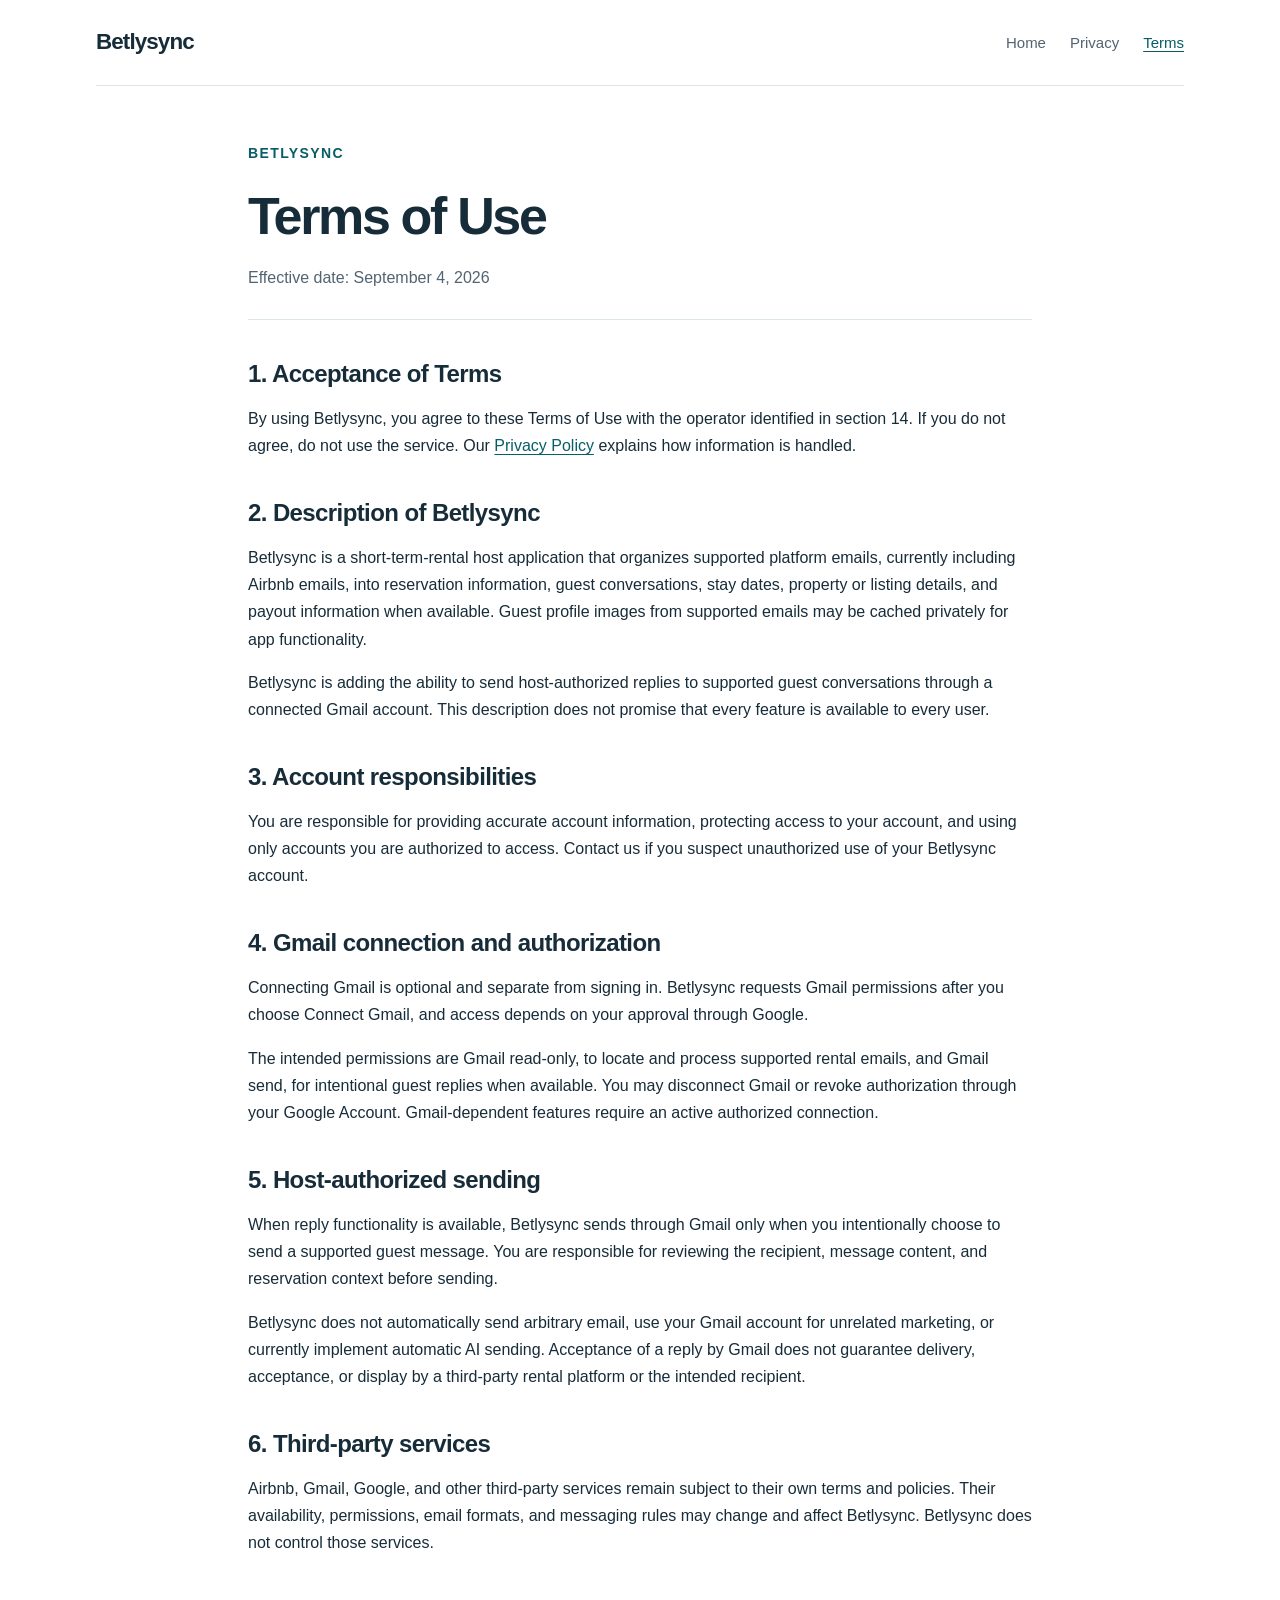
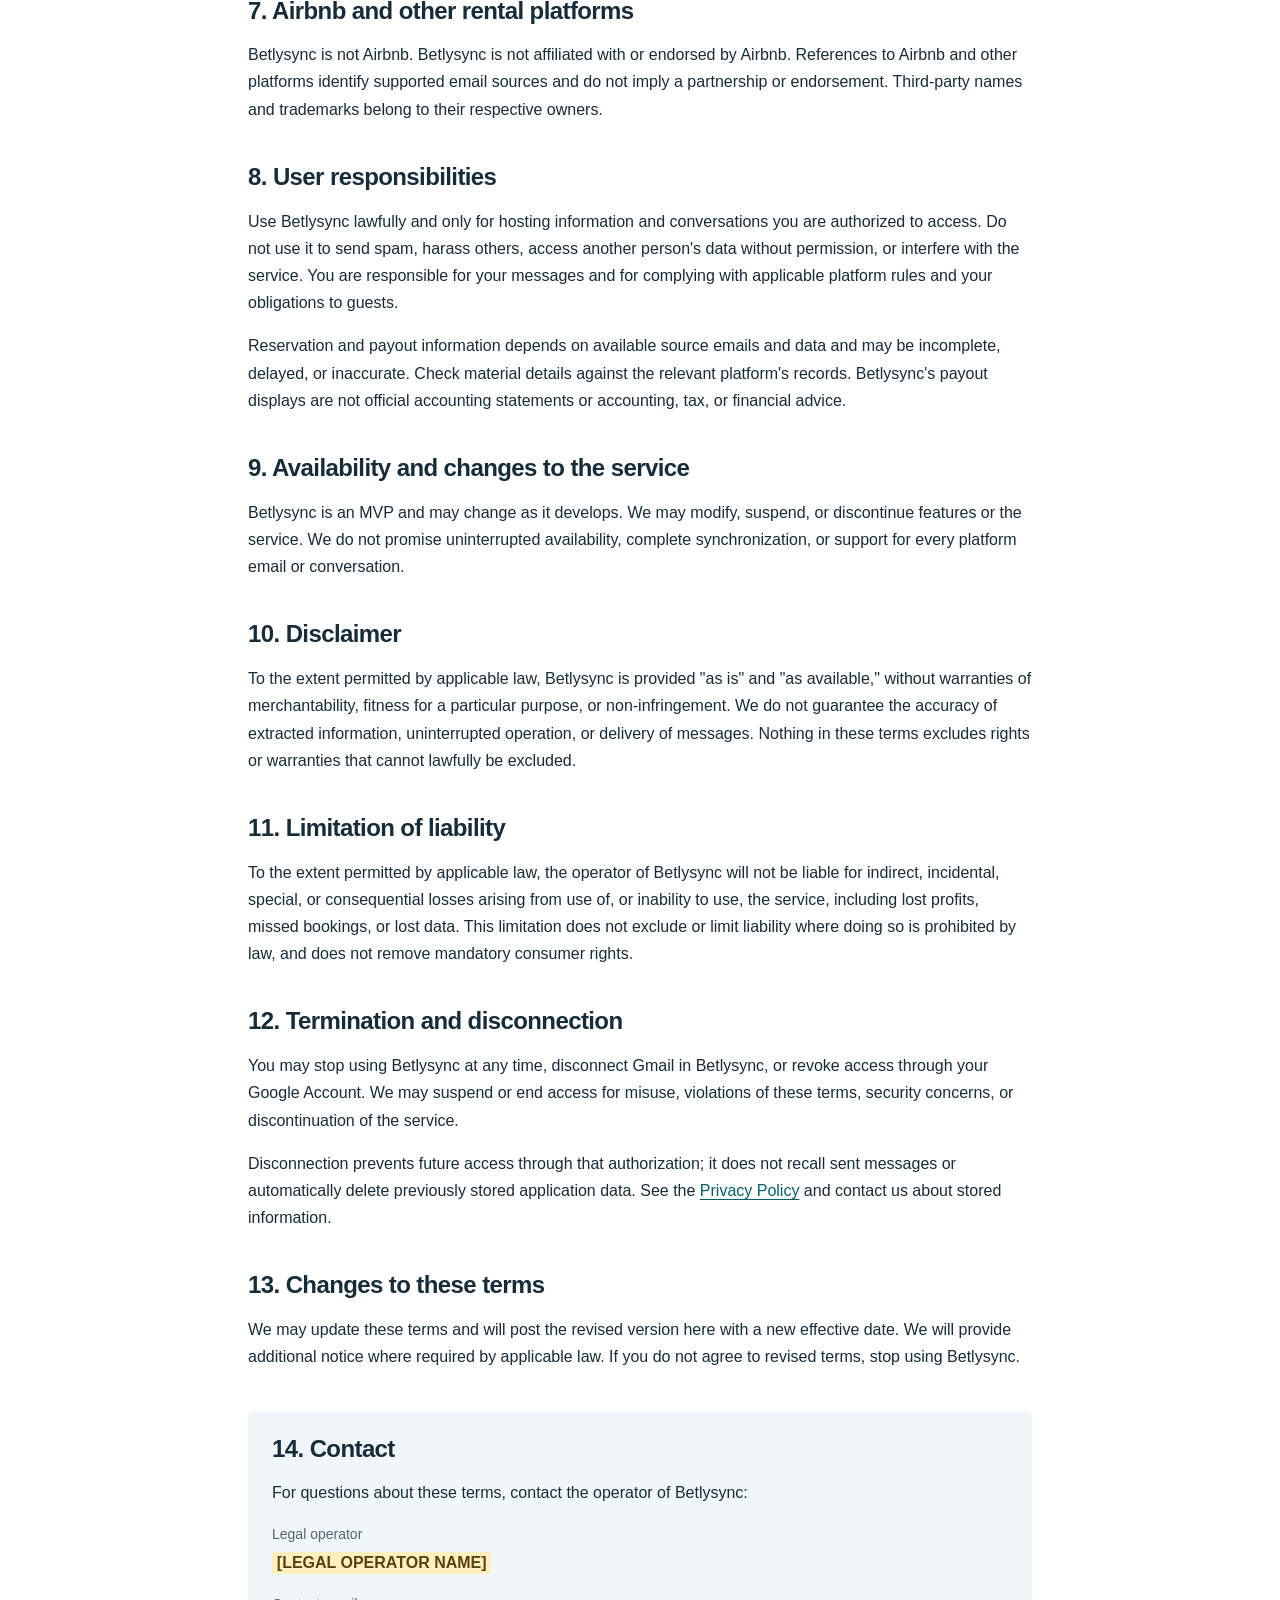
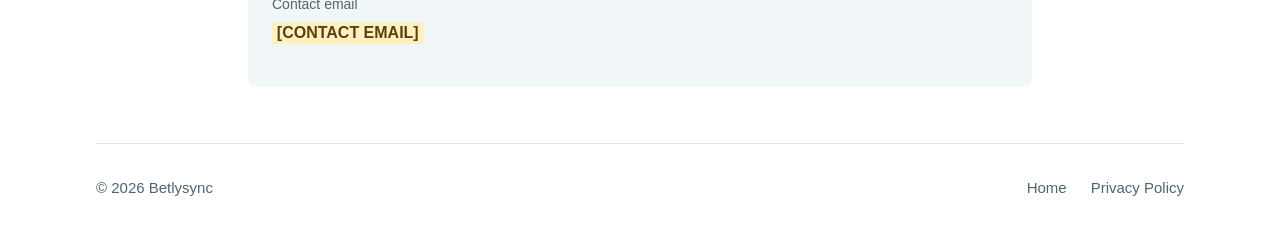
==== terms.html @ 6cecc3ae "Add Betlysync static information and legal site" ====
<!doctype html>
<!-- Replace before publishing: [LEGAL OPERATOR NAME] and [CONTACT EMAIL]. -->
<html lang="en">
<head>
  <meta charset="utf-8">
  <meta name="viewport" content="width=device-width, initial-scale=1">
  <meta name="description" content="Terms for using Betlysync, connecting Gmail, and sending host-authorized guest replies.">
  <title>Terms of Use | Betlysync</title>
  <link rel="stylesheet" href="styles.css">
</head>
<body>
  <a class="skip-link" href="#main">Skip to content</a>
  <header class="site-header wrap"><a class="brand" href="index.html">Betlysync</a><nav aria-label="Main navigation"><a href="index.html">Home</a><a href="privacy.html">Privacy</a><a href="terms.html" aria-current="page">Terms</a></nav></header>
  <main id="main" class="wrap legal">
    <article>
      <div class="document-heading"><p class="eyebrow">Betlysync</p><h1>Terms of Use</h1><p class="effective-date">Effective date: <time datetime="2026-09-04">September 4, 2026</time></p></div>
      <section><h2>1. Acceptance of Terms</h2><p>By using Betlysync, you agree to these Terms of Use with the operator identified in section 14. If you do not agree, do not use the service. Our <a href="privacy.html">Privacy Policy</a> explains how information is handled.</p></section>
      <section><h2>2. Description of Betlysync</h2><p>Betlysync is a short-term-rental host application that organizes supported platform emails, currently including Airbnb emails, into reservation information, guest conversations, stay dates, property or listing details, and payout information when available. Guest profile images from supported emails may be cached privately for app functionality.</p><p>Betlysync is adding the ability to send host-authorized replies to supported guest conversations through a connected Gmail account. This description does not promise that every feature is available to every user.</p></section>
      <section><h2>3. Account responsibilities</h2><p>You are responsible for providing accurate account information, protecting access to your account, and using only accounts you are authorized to access. Contact us if you suspect unauthorized use of your Betlysync account.</p></section>
      <section><h2>4. Gmail connection and authorization</h2><p>Connecting Gmail is optional and separate from signing in. Betlysync requests Gmail permissions after you choose Connect Gmail, and access depends on your approval through Google.</p><p>The intended permissions are Gmail read-only, to locate and process supported rental emails, and Gmail send, for intentional guest replies when available. You may disconnect Gmail or revoke authorization through your Google Account. Gmail-dependent features require an active authorized connection.</p></section>
      <section><h2>5. Host-authorized sending</h2><p>When reply functionality is available, Betlysync sends through Gmail only when you intentionally choose to send a supported guest message. You are responsible for reviewing the recipient, message content, and reservation context before sending.</p><p>Betlysync does not automatically send arbitrary email, use your Gmail account for unrelated marketing, or currently implement automatic AI sending. Acceptance of a reply by Gmail does not guarantee delivery, acceptance, or display by a third-party rental platform or the intended recipient.</p></section>
      <section><h2>6. Third-party services</h2><p>Airbnb, Gmail, Google, and other third-party services remain subject to their own terms and policies. Their availability, permissions, email formats, and messaging rules may change and affect Betlysync. Betlysync does not control those services.</p></section>
      <section><h2>7. Airbnb and other rental platforms</h2><p>Betlysync is not Airbnb. Betlysync is not affiliated with or endorsed by Airbnb. References to Airbnb and other platforms identify supported email sources and do not imply a partnership or endorsement. Third-party names and trademarks belong to their respective owners.</p></section>
      <section><h2>8. User responsibilities</h2><p>Use Betlysync lawfully and only for hosting information and conversations you are authorized to access. Do not use it to send spam, harass others, access another person's data without permission, or interfere with the service. You are responsible for your messages and for complying with applicable platform rules and your obligations to guests.</p><p>Reservation and payout information depends on available source emails and data and may be incomplete, delayed, or inaccurate. Check material details against the relevant platform's records. Betlysync's payout displays are not official accounting statements or accounting, tax, or financial advice.</p></section>
      <section><h2>9. Availability and changes to the service</h2><p>Betlysync is an MVP and may change as it develops. We may modify, suspend, or discontinue features or the service. We do not promise uninterrupted availability, complete synchronization, or support for every platform email or conversation.</p></section>
      <section><h2>10. Disclaimer</h2><p>To the extent permitted by applicable law, Betlysync is provided "as is" and "as available," without warranties of merchantability, fitness for a particular purpose, or non-infringement. We do not guarantee the accuracy of extracted information, uninterrupted operation, or delivery of messages. Nothing in these terms excludes rights or warranties that cannot lawfully be excluded.</p></section>
      <section><h2>11. Limitation of liability</h2><p>To the extent permitted by applicable law, the operator of Betlysync will not be liable for indirect, incidental, special, or consequential losses arising from use of, or inability to use, the service, including lost profits, missed bookings, or lost data. This limitation does not exclude or limit liability where doing so is prohibited by law, and does not remove mandatory consumer rights.</p></section>
      <section><h2>12. Termination and disconnection</h2><p>You may stop using Betlysync at any time, disconnect Gmail in Betlysync, or revoke access through your Google Account. We may suspend or end access for misuse, violations of these terms, security concerns, or discontinuation of the service.</p><p>Disconnection prevents future access through that authorization; it does not recall sent messages or automatically delete previously stored application data. See the <a href="privacy.html">Privacy Policy</a> and contact us about stored information.</p></section>
      <section><h2>13. Changes to these terms</h2><p>We may update these terms and will post the revised version here with a new effective date. We will provide additional notice where required by applicable law. If you do not agree to revised terms, stop using Betlysync.</p></section>
      <section class="contact"><h2>14. Contact</h2><p>For questions about these terms, contact the operator of Betlysync:</p><dl><dt>Legal operator</dt><dd><span class="placeholder">[LEGAL OPERATOR NAME]</span></dd><dt>Contact email</dt><dd><span class="placeholder">[CONTACT EMAIL]</span></dd></dl></section>
    </article>
  </main>
  <footer class="site-footer wrap"><p>&copy; 2026 Betlysync</p><nav aria-label="Footer navigation"><a href="index.html">Home</a><a href="privacy.html">Privacy Policy</a></nav></footer>
</body>
</html>
---- styles.css ----
:root {
  color-scheme: light;
  --ink: #172c39;
  --muted: #526471;
  --accent: #075e68;
  --line: #dce5e9;
  --tint: #f1f7f9;
}
* { box-sizing: border-box; }
html { font-size: 100%; }
body { margin: 0; background: #fff; color: var(--ink); font-family: -apple-system, BlinkMacSystemFont, "Segoe UI", sans-serif; font-size: 1rem; line-height: 1.7; }
a { color: var(--accent); text-underline-offset: 0.2em; }
a:hover { text-decoration-thickness: 2px; }
a:focus-visible { outline: 3px solid var(--accent); outline-offset: 5px; border-radius: 2px; }
.wrap { width: min(100% - 3rem, 68rem); margin-inline: auto; }
.site-header { display: flex; align-items: center; justify-content: space-between; gap: 1rem; padding-block: 1.4rem; border-bottom: 1px solid var(--line); }
.brand { font-size: 1.4rem; font-weight: 750; letter-spacing: -0.04em; color: var(--ink); text-decoration: none; }
nav { display: flex; flex-wrap: wrap; gap: 0.4rem 1.5rem; }
nav a { display: inline-block; padding-block: 0.45rem; font-size: 0.9375rem; text-decoration: none; color: var(--muted); }
nav a:hover, nav a[aria-current="page"] { color: var(--accent); text-decoration: underline; }
h1, h2, h3 { line-height: 1.2; font-weight: 650; }
h1 { font-size: clamp(2.25rem, 5vw, 4rem); letter-spacing: -0.045em; margin: 0 0 1.5rem; }
h2 { font-size: clamp(1.5rem, 3vw, 2rem); letter-spacing: -0.025em; margin: 0 0 1rem; }
h3 { font-size: 1.125rem; margin: 0 0 0.7rem; }
p { margin: 0 0 1rem; }
.hero { max-width: 56rem; padding-block: 5rem 4rem; }
.eyebrow { font-size: 0.875rem; letter-spacing: 0.1em; text-transform: uppercase; color: var(--accent); font-weight: 700; margin-bottom: 1.25rem; }
.lead { font-size: 1.1875rem; color: var(--muted); max-width: 45rem; }
.policy-links { display: flex; align-items: center; flex-wrap: wrap; gap: 1rem 1.75rem; margin-top: 2rem; }
.button { display: inline-block; background: var(--accent); color: #fff; padding: 0.8rem 1.25rem; border-radius: 0.4rem; text-decoration: none; font-weight: 600; }
.button:hover { background: #064b53; }
.text-link { padding-block: 0.8rem; font-weight: 600; }
.policy-links span { margin-left: 0.5rem; }
.overview { border-top: 1px solid var(--line); padding-block: 2.5rem; }
.features { display: grid; grid-template-columns: repeat(3, minmax(0, 1fr)); gap: 2rem; margin-top: 1.75rem; }
.features p, .platform-note { color: var(--muted); }
.gmail-panel { padding: clamp(1.5rem, 4vw, 3rem); background: var(--tint); border: 1px solid var(--line); border-radius: 0.75rem; }
.gmail-panel p, .gmail-panel ul { max-width: 51rem; }
ul { padding-left: 1.4rem; margin-block: 1rem; }
li { margin-bottom: 0.65rem; }
.platform-note { font-size: 0.9375rem; margin-block: 1.5rem 3rem; max-width: 52rem; }
.site-footer { display: flex; justify-content: space-between; align-items: center; flex-wrap: wrap; gap: 1rem; padding-block: 1.5rem; border-top: 1px solid var(--line); color: var(--muted); font-size: 0.9375rem; }
.site-footer p { margin: 0; }
.legal { max-width: 49rem; padding-block: 3.5rem; }
.document-heading { padding-bottom: 1.75rem; border-bottom: 1px solid var(--line); }
.legal h1 { font-size: clamp(2.25rem, 5vw, 3.25rem); margin-bottom: 1rem; }
.effective-date { color: var(--muted); margin-bottom: 0; }
.legal section { margin-top: 2.5rem; }
.legal h2 { font-size: 1.5rem; }
.legal h3 { margin-top: 1.5rem; }
code { font-size: 0.9375rem; overflow-wrap: anywhere; }
.contact { padding: 1.5rem; background: var(--tint); border-radius: 0.5rem; }
dl { margin-bottom: 0; }
dt { font-size: 0.875rem; color: var(--muted); }
dd { margin: 0.2rem 0 1rem; overflow-wrap: anywhere; }
.placeholder { background: #fff0c2; color: #59420c; padding: 0.15rem 0.3rem; font-weight: 600; }
.skip-link { position: absolute; left: 1rem; top: -6rem; padding: 0.7rem 1rem; background: #fff; z-index: 1; }
.skip-link:focus { top: 0.5rem; }
@media (max-width: 42rem) {
  .wrap { width: calc(100% - 2rem); }
  .site-header { flex-wrap: wrap; }
  .hero { padding-block: 3rem; }
  .features { grid-template-columns: 1fr; gap: 1rem; }
  .legal { padding-block: 2.5rem; }
  .site-footer { align-items: flex-start; flex-direction: column; }
}
@media print {
  .skip-link, .site-header nav, .site-footer nav { display: none; }
  .wrap { width: 100%; }
  .legal { max-width: none; padding-block: 1rem; }
  h2, h3 { break-after: avoid; }
}
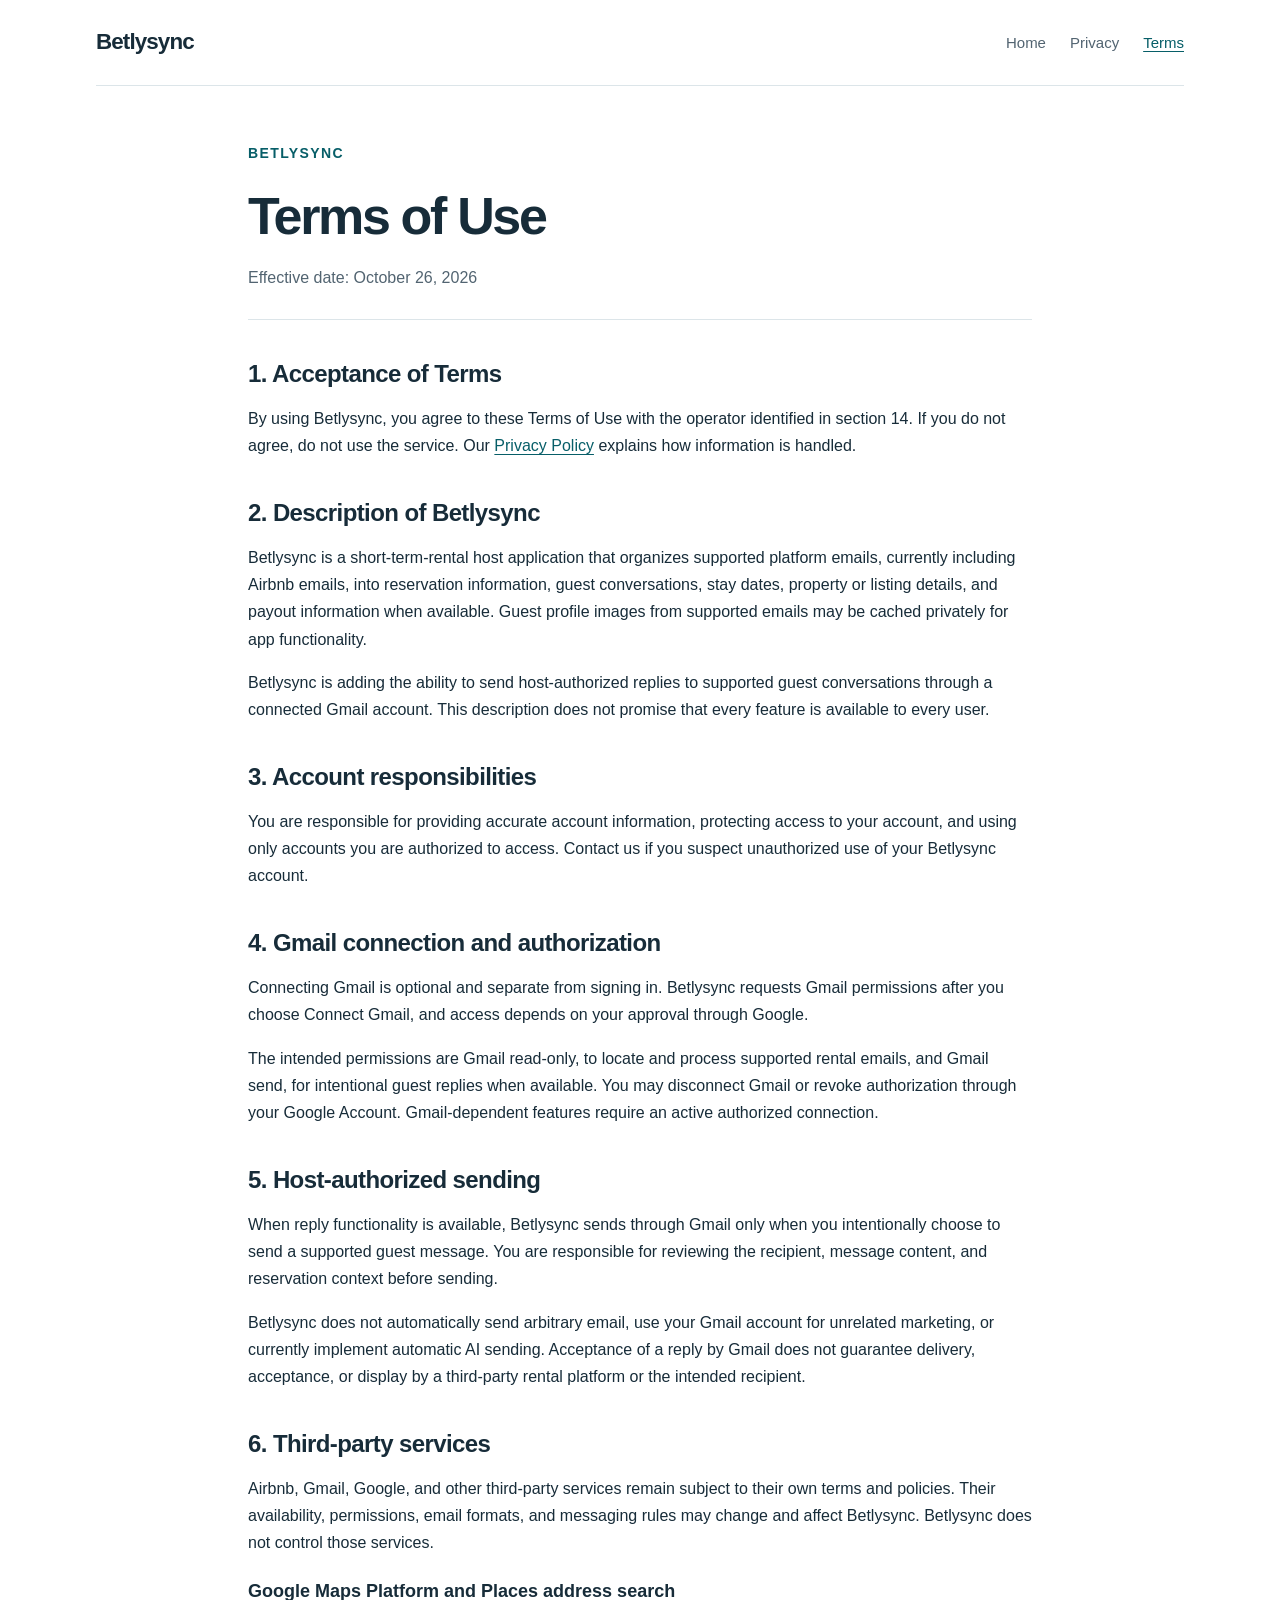
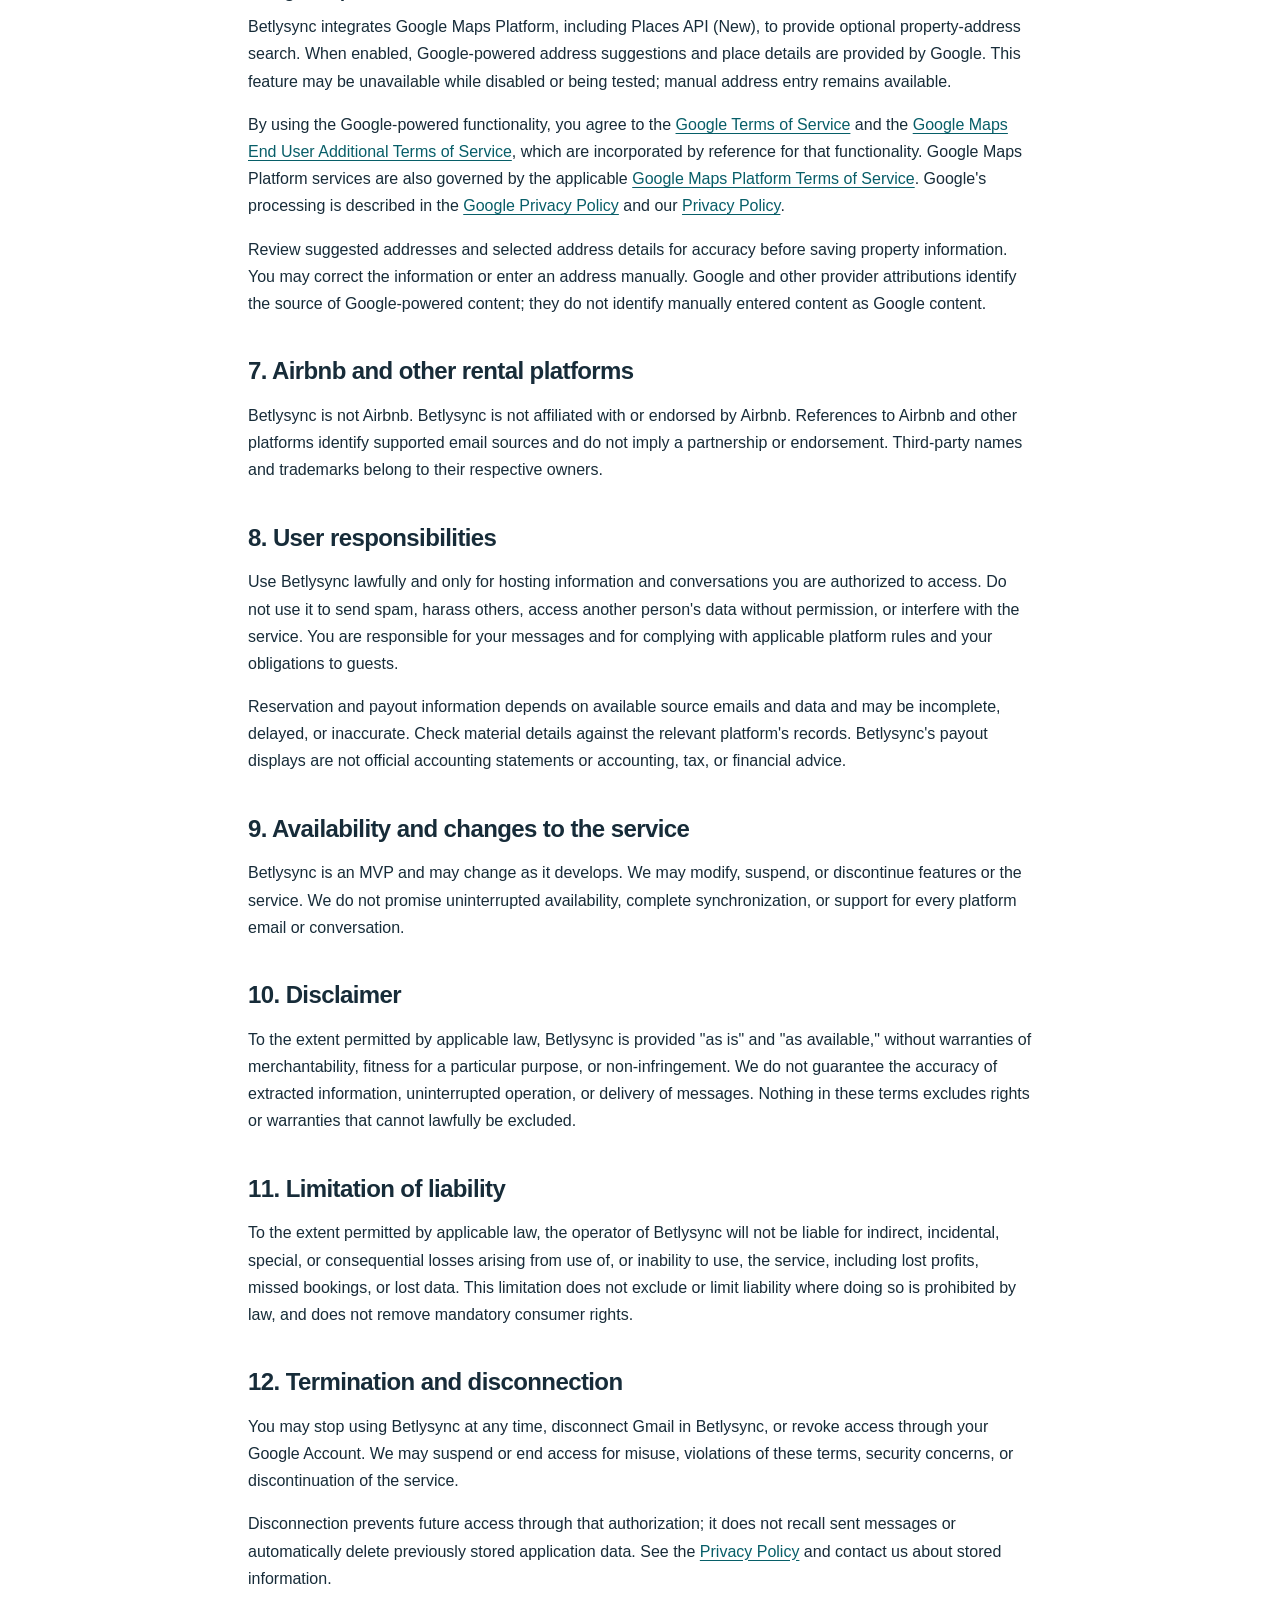
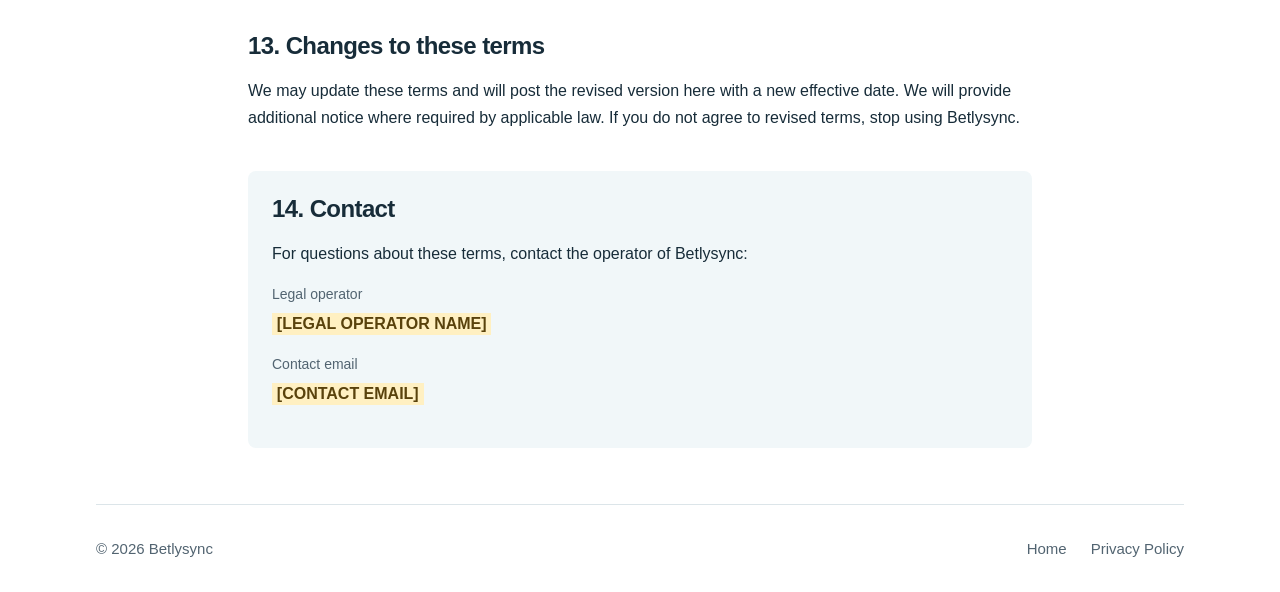
==== commit a933b368: "Add Google Places address-search legal disclosures" ====
--- a/terms.html
+++ b/terms.html
@@ -13,13 +13,15 @@
   <header class="site-header wrap"><a class="brand" href="index.html">Betlysync</a><nav aria-label="Main navigation"><a href="index.html">Home</a><a href="privacy.html">Privacy</a><a href="terms.html" aria-current="page">Terms</a></nav></header>
   <main id="main" class="wrap legal">
     <article>
-      <div class="document-heading"><p class="eyebrow">Betlysync</p><h1>Terms of Use</h1><p class="effective-date">Effective date: <time datetime="2026-09-04">September 4, 2026</time></p></div>
+      <div class="document-heading"><p class="eyebrow">Betlysync</p><h1>Terms of Use</h1><p class="effective-date">Effective date: <time datetime="2026-10-26">October 26, 2026</time></p></div>
       <section><h2>1. Acceptance of Terms</h2><p>By using Betlysync, you agree to these Terms of Use with the operator identified in section 14. If you do not agree, do not use the service. Our <a href="privacy.html">Privacy Policy</a> explains how information is handled.</p></section>
       <section><h2>2. Description of Betlysync</h2><p>Betlysync is a short-term-rental host application that organizes supported platform emails, currently including Airbnb emails, into reservation information, guest conversations, stay dates, property or listing details, and payout information when available. Guest profile images from supported emails may be cached privately for app functionality.</p><p>Betlysync is adding the ability to send host-authorized replies to supported guest conversations through a connected Gmail account. This description does not promise that every feature is available to every user.</p></section>
       <section><h2>3. Account responsibilities</h2><p>You are responsible for providing accurate account information, protecting access to your account, and using only accounts you are authorized to access. Contact us if you suspect unauthorized use of your Betlysync account.</p></section>
       <section><h2>4. Gmail connection and authorization</h2><p>Connecting Gmail is optional and separate from signing in. Betlysync requests Gmail permissions after you choose Connect Gmail, and access depends on your approval through Google.</p><p>The intended permissions are Gmail read-only, to locate and process supported rental emails, and Gmail send, for intentional guest replies when available. You may disconnect Gmail or revoke authorization through your Google Account. Gmail-dependent features require an active authorized connection.</p></section>
       <section><h2>5. Host-authorized sending</h2><p>When reply functionality is available, Betlysync sends through Gmail only when you intentionally choose to send a supported guest message. You are responsible for reviewing the recipient, message content, and reservation context before sending.</p><p>Betlysync does not automatically send arbitrary email, use your Gmail account for unrelated marketing, or currently implement automatic AI sending. Acceptance of a reply by Gmail does not guarantee delivery, acceptance, or display by a third-party rental platform or the intended recipient.</p></section>
-      <section><h2>6. Third-party services</h2><p>Airbnb, Gmail, Google, and other third-party services remain subject to their own terms and policies. Their availability, permissions, email formats, and messaging rules may change and affect Betlysync. Betlysync does not control those services.</p></section>
+      <section><h2>6. Third-party services</h2><p>Airbnb, Gmail, Google, and other third-party services remain subject to their own terms and policies. Their availability, permissions, email formats, and messaging rules may change and affect Betlysync. Betlysync does not control those services.</p>
+        <h3>Google Maps Platform and Places address search</h3><p>Betlysync integrates Google Maps Platform, including Places API (New), to provide optional property-address search. When enabled, Google-powered address suggestions and place details are provided by Google. This feature may be unavailable while disabled or being tested; manual address entry remains available.</p><p>By using the Google-powered functionality, you agree to the <a href="https://policies.google.com/terms">Google Terms of Service</a> and the <a href="https://www.google.com/help/terms_maps/">Google Maps End User Additional Terms of Service</a>, which are incorporated by reference for that functionality. Google Maps Platform services are also governed by the applicable <a href="https://cloud.google.com/maps-platform/terms">Google Maps Platform Terms of Service</a>. Google's processing is described in the <a href="https://policies.google.com/privacy">Google Privacy Policy</a> and our <a href="privacy.html">Privacy Policy</a>.</p><p>Review suggested addresses and selected address details for accuracy before saving property information. You may correct the information or enter an address manually. Google and other provider attributions identify the source of Google-powered content; they do not identify manually entered content as Google content.</p>
+      </section>
       <section><h2>7. Airbnb and other rental platforms</h2><p>Betlysync is not Airbnb. Betlysync is not affiliated with or endorsed by Airbnb. References to Airbnb and other platforms identify supported email sources and do not imply a partnership or endorsement. Third-party names and trademarks belong to their respective owners.</p></section>
       <section><h2>8. User responsibilities</h2><p>Use Betlysync lawfully and only for hosting information and conversations you are authorized to access. Do not use it to send spam, harass others, access another person's data without permission, or interfere with the service. You are responsible for your messages and for complying with applicable platform rules and your obligations to guests.</p><p>Reservation and payout information depends on available source emails and data and may be incomplete, delayed, or inaccurate. Check material details against the relevant platform's records. Betlysync's payout displays are not official accounting statements or accounting, tax, or financial advice.</p></section>
       <section><h2>9. Availability and changes to the service</h2><p>Betlysync is an MVP and may change as it develops. We may modify, suspend, or discontinue features or the service. We do not promise uninterrupted availability, complete synchronization, or support for every platform email or conversation.</p></section>
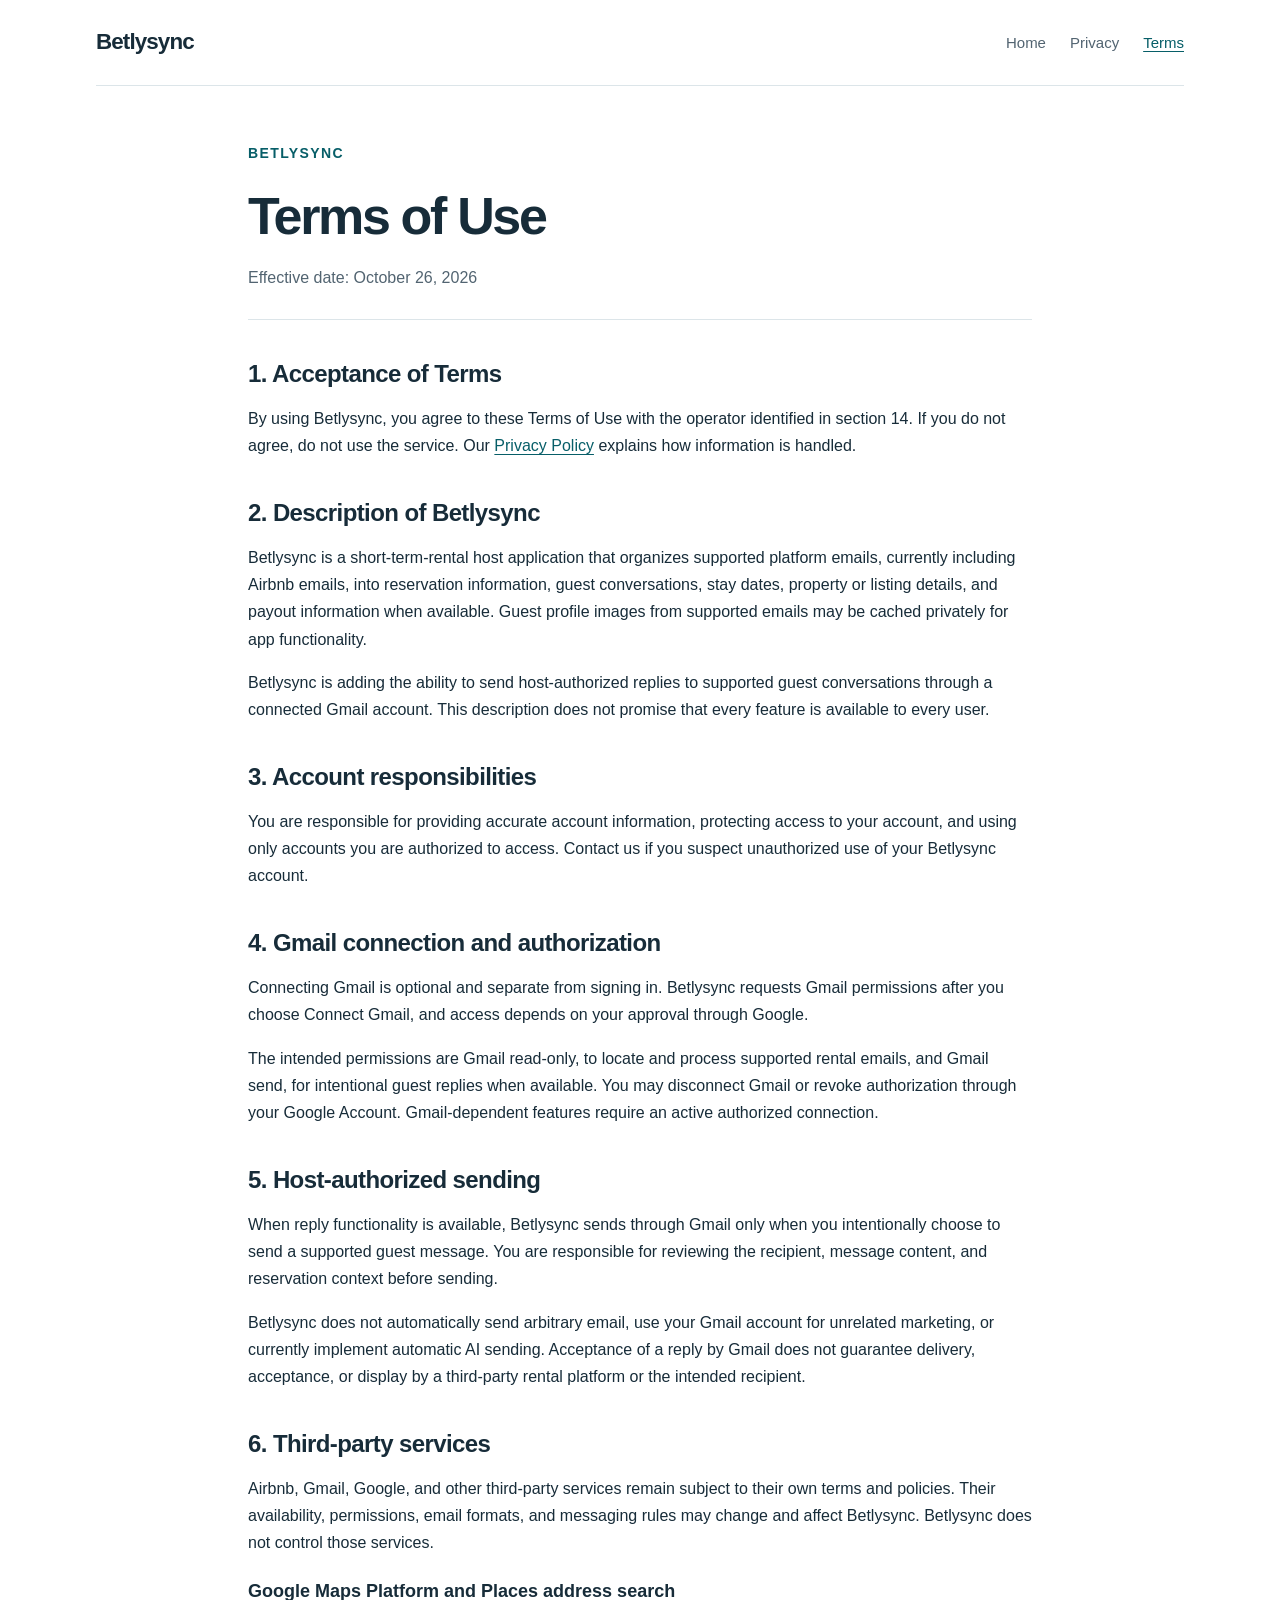
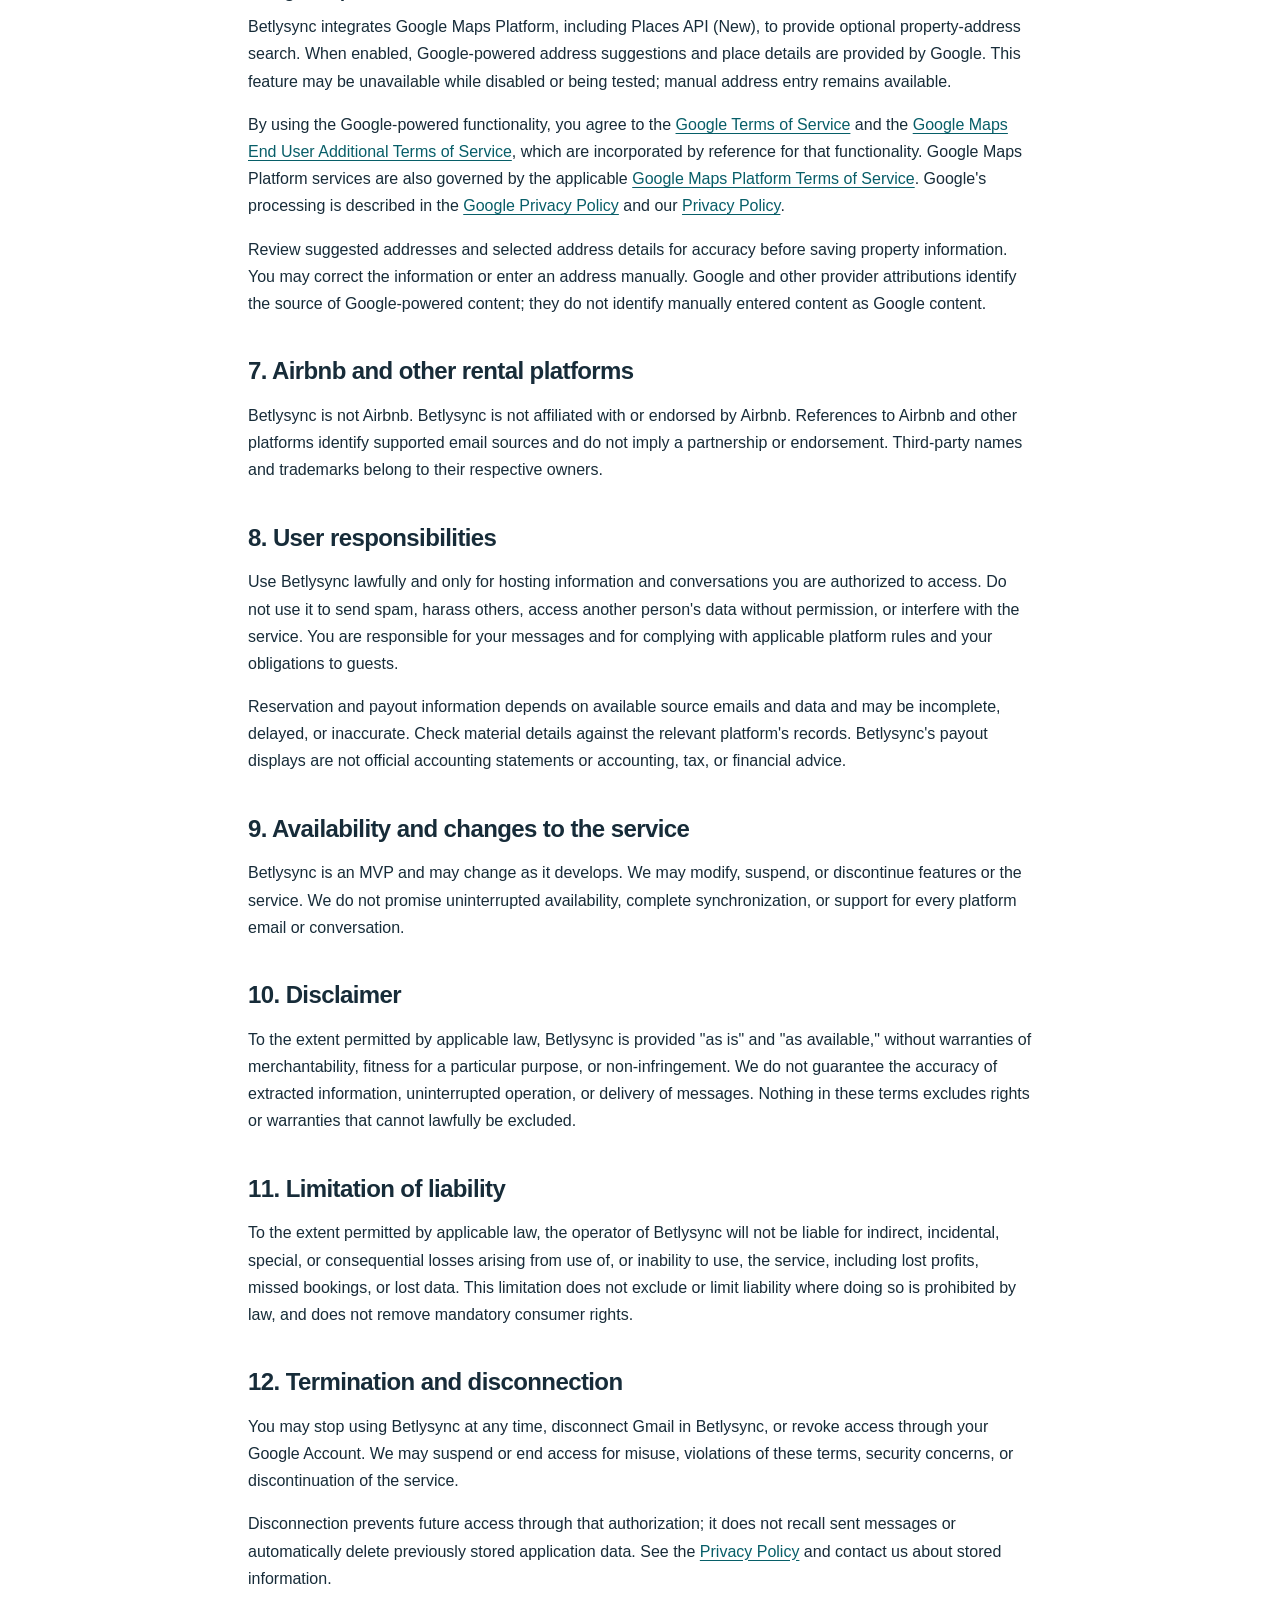
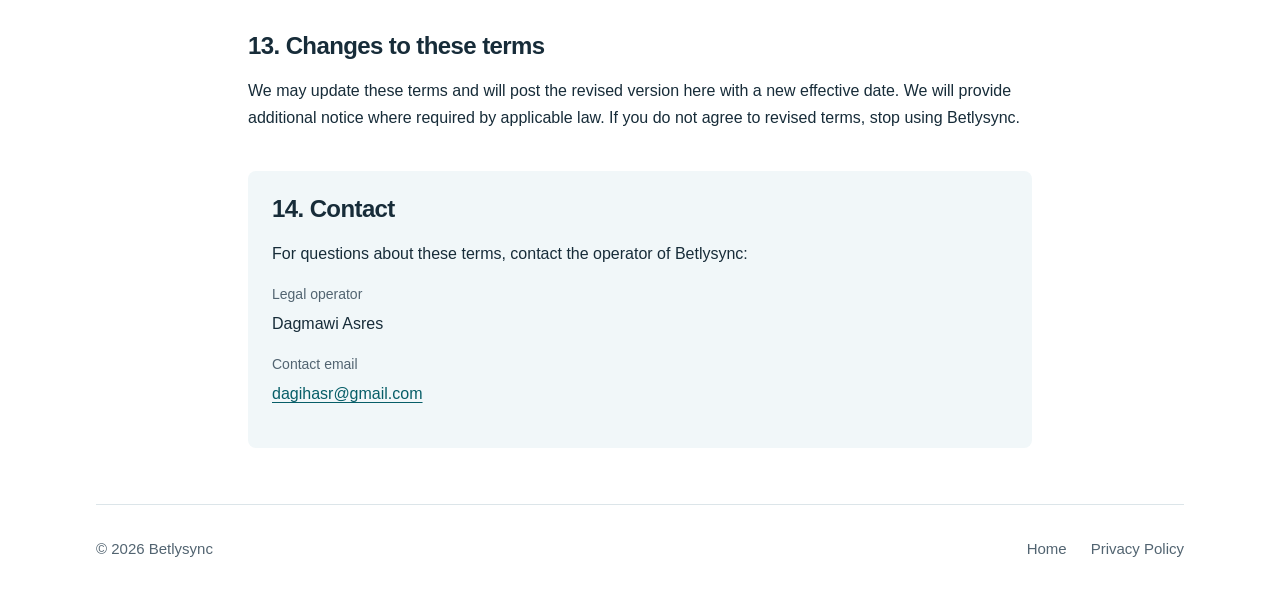
==== commit 51f160a1: "Finalize legal operator and contact email" ====
--- a/terms.html
+++ b/terms.html
@@ -1,5 +1,5 @@
 <!doctype html>
-<!-- Replace before publishing: [LEGAL OPERATOR NAME] and [CONTACT EMAIL]. -->
+<!-- Legal operator: Dagmawi Asres. Contact: dagihasr@gmail.com. -->
 <html lang="en">
 <head>
   <meta charset="utf-8">
@@ -29,7 +29,7 @@
       <section><h2>11. Limitation of liability</h2><p>To the extent permitted by applicable law, the operator of Betlysync will not be liable for indirect, incidental, special, or consequential losses arising from use of, or inability to use, the service, including lost profits, missed bookings, or lost data. This limitation does not exclude or limit liability where doing so is prohibited by law, and does not remove mandatory consumer rights.</p></section>
       <section><h2>12. Termination and disconnection</h2><p>You may stop using Betlysync at any time, disconnect Gmail in Betlysync, or revoke access through your Google Account. We may suspend or end access for misuse, violations of these terms, security concerns, or discontinuation of the service.</p><p>Disconnection prevents future access through that authorization; it does not recall sent messages or automatically delete previously stored application data. See the <a href="privacy.html">Privacy Policy</a> and contact us about stored information.</p></section>
       <section><h2>13. Changes to these terms</h2><p>We may update these terms and will post the revised version here with a new effective date. We will provide additional notice where required by applicable law. If you do not agree to revised terms, stop using Betlysync.</p></section>
-      <section class="contact"><h2>14. Contact</h2><p>For questions about these terms, contact the operator of Betlysync:</p><dl><dt>Legal operator</dt><dd><span class="placeholder">[LEGAL OPERATOR NAME]</span></dd><dt>Contact email</dt><dd><span class="placeholder">[CONTACT EMAIL]</span></dd></dl></section>
+      <section class="contact"><h2>14. Contact</h2><p>For questions about these terms, contact the operator of Betlysync:</p><dl><dt>Legal operator</dt><dd>Dagmawi Asres</dd><dt>Contact email</dt><dd><a href="mailto:dagihasr@gmail.com">dagihasr@gmail.com</a></dd></dl></section>
     </article>
   </main>
   <footer class="site-footer wrap"><p>&copy; 2026 Betlysync</p><nav aria-label="Footer navigation"><a href="index.html">Home</a><a href="privacy.html">Privacy Policy</a></nav></footer>
